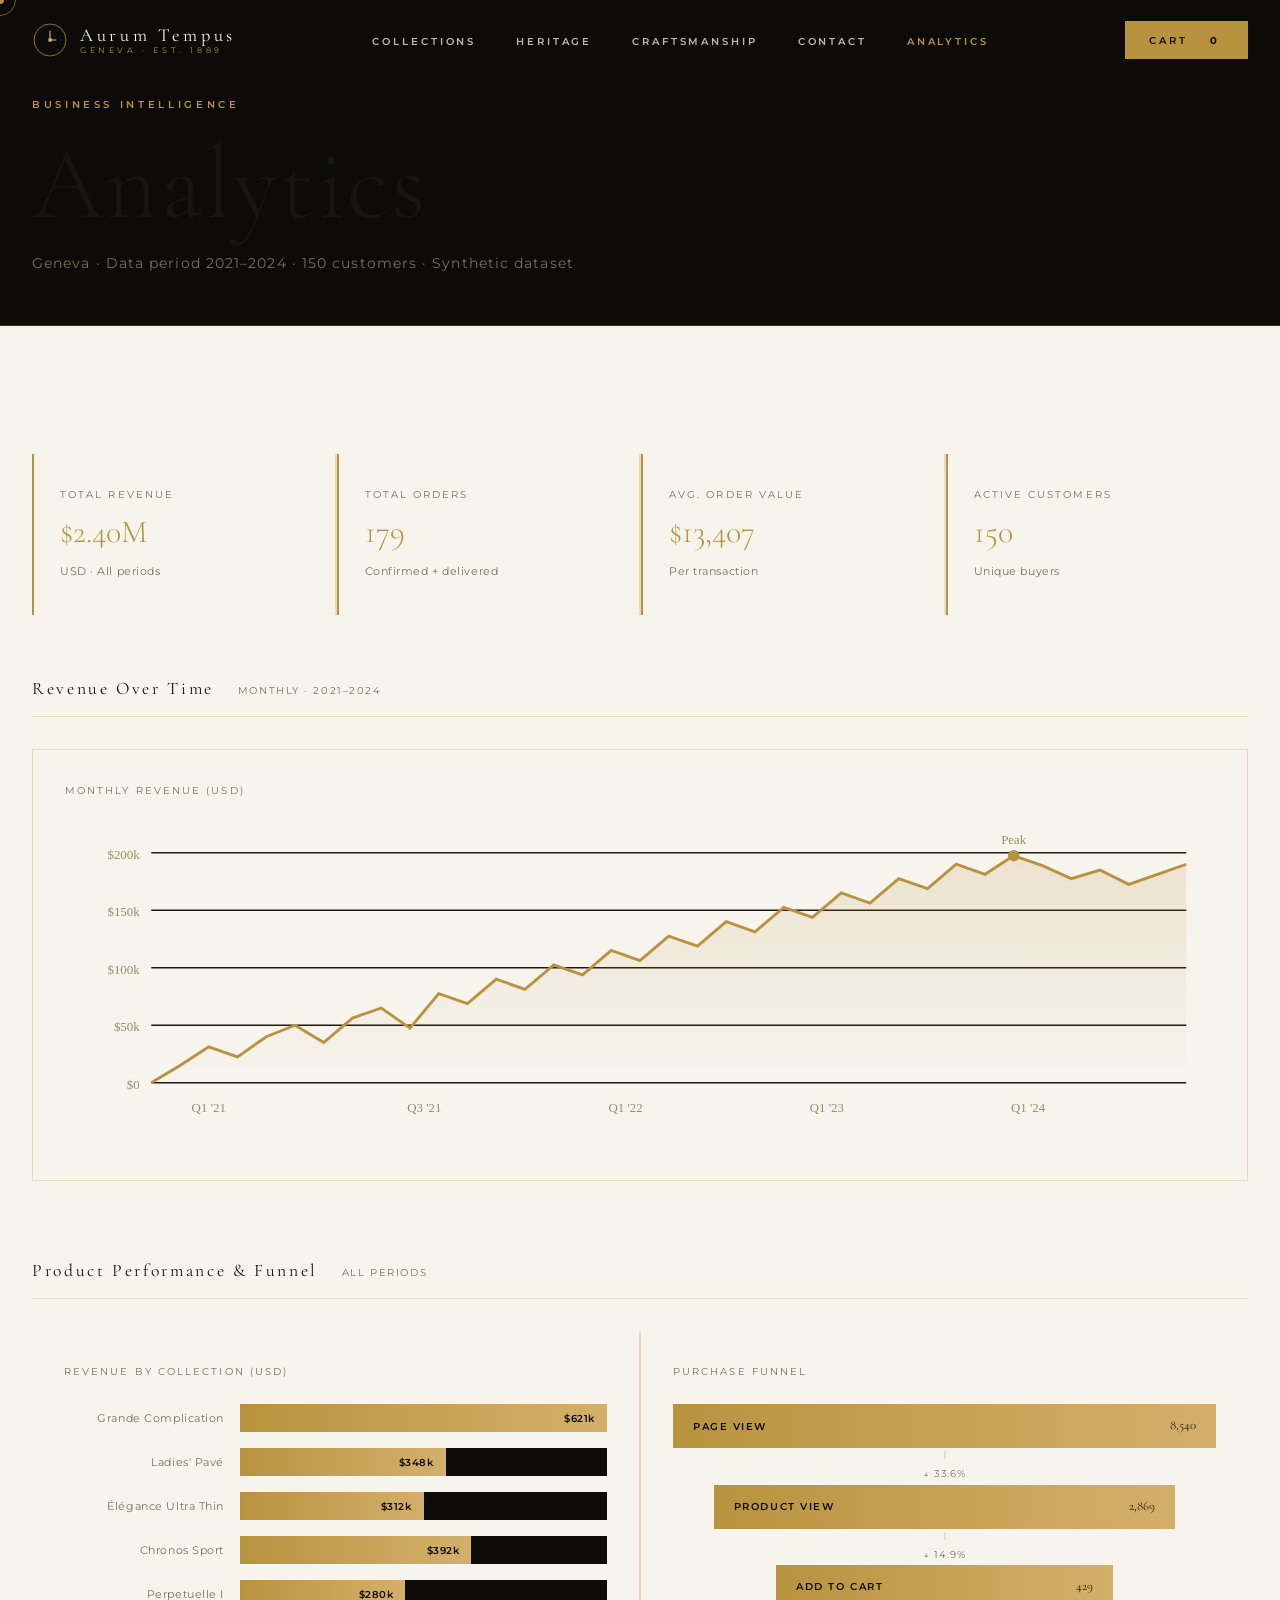
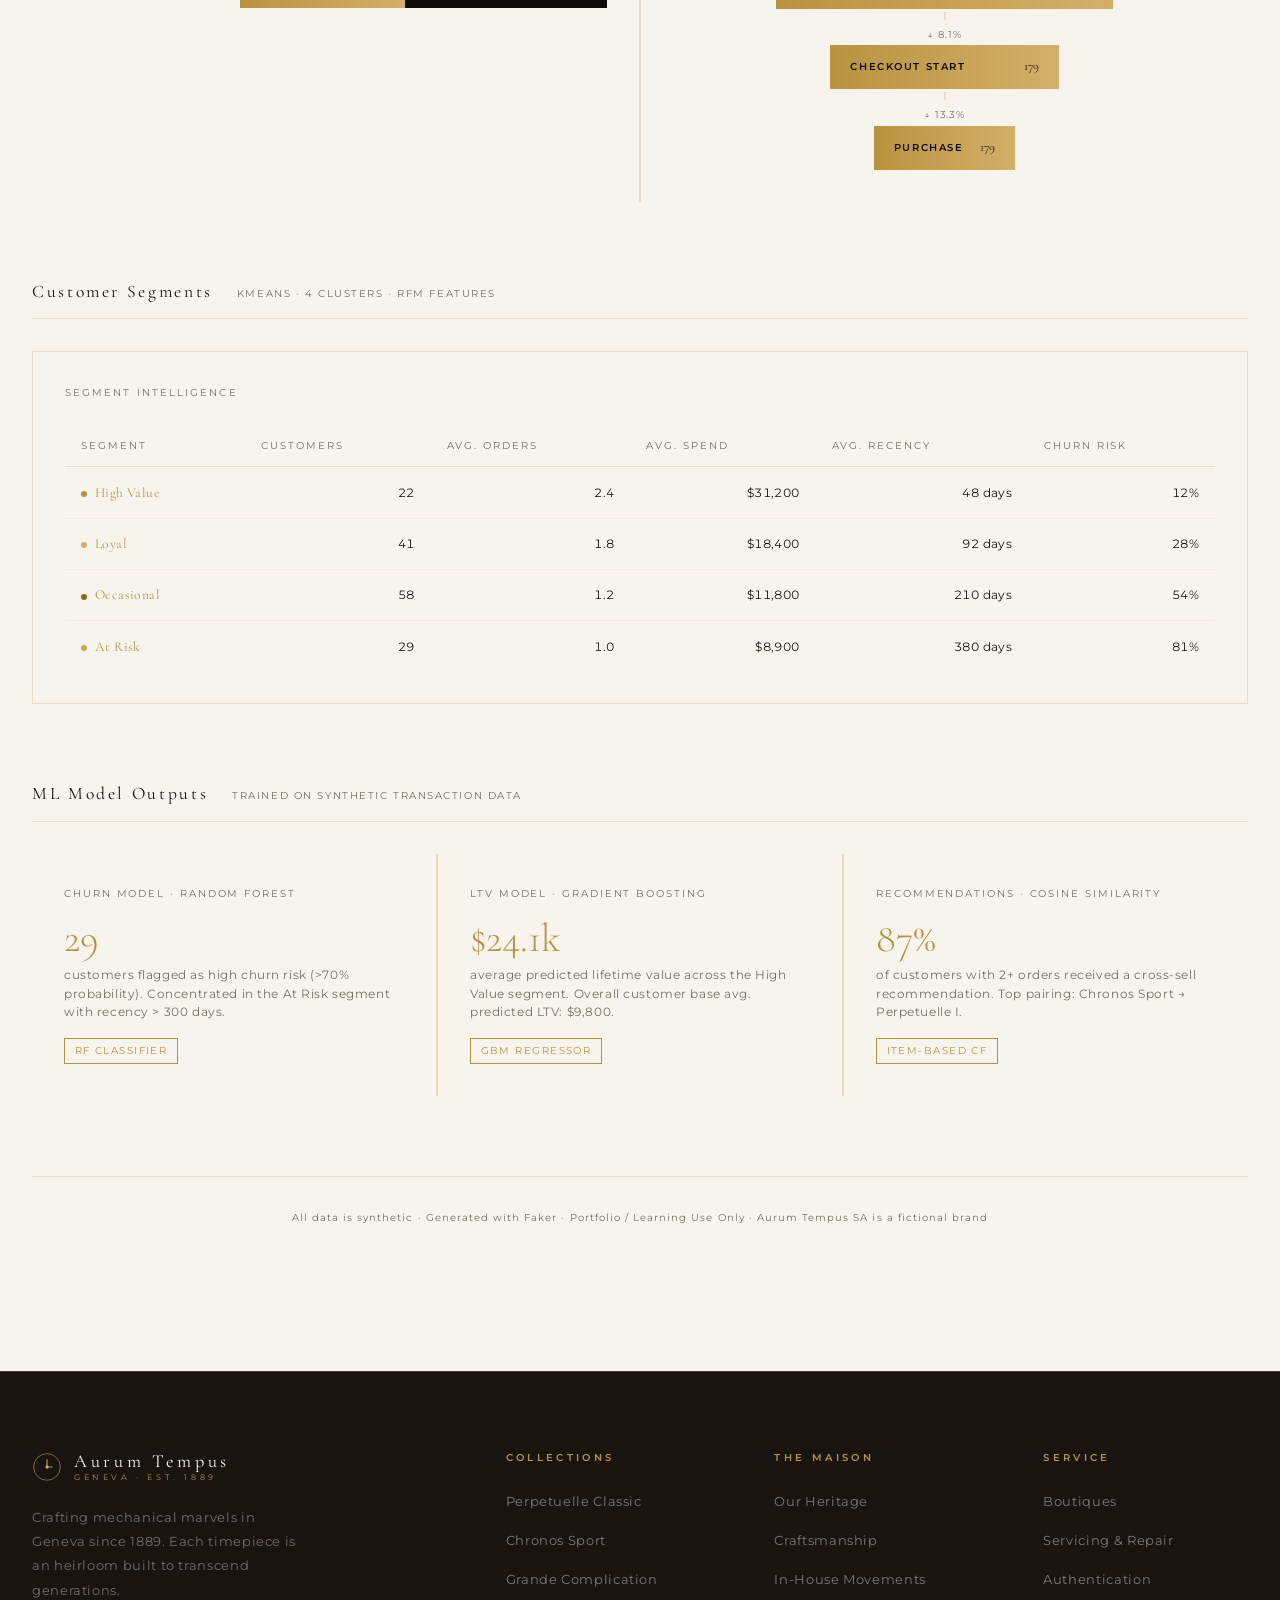
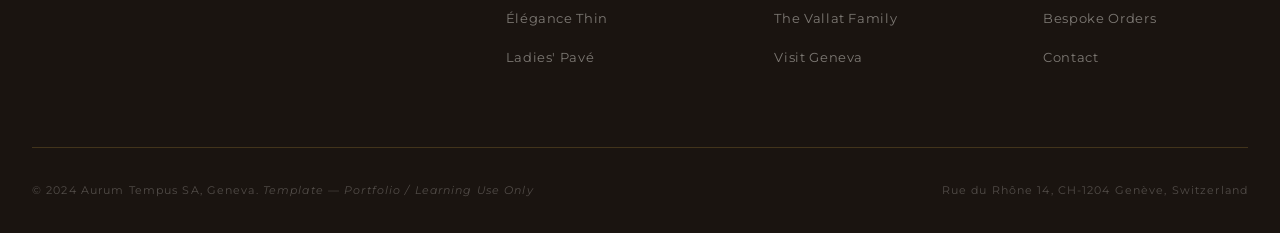
==== docs/dashboard.html @ cde7d2f2 "Add files via upload" ====
<!DOCTYPE html>
<html lang="en">
<head>
  <meta charset="UTF-8" />
  <meta name="viewport" content="width=device-width, initial-scale=1.0" />
  <title>Analytics — Aurum Tempus</title>
  <meta name="description" content="Business intelligence dashboard for Aurum Tempus — revenue, funnel, customer segments, and ML insights." />
  <link rel="stylesheet" href="styles.css" />
  <style>
    /* ── Dashboard-specific styles ── */
    .dash-hero {
      background: var(--dark);
      padding: 6rem 0 3rem;
      border-bottom: 1px solid var(--border);
    }
    .dash-hero .eyebrow { margin-bottom: 0.75rem; display: block; }
    .dash-hero h1 { margin-bottom: 0.5rem; }
    .dash-hero p  { color: var(--text-muted); font-size: 0.85rem; letter-spacing: 0.08em; }

    /* ── KPI Cards ── */
    .kpi-grid {
      display: grid;
      grid-template-columns: repeat(4, 1fr);
      gap: 2px;
      background: var(--border);
      margin-bottom: 4rem;
    }
    .kpi-card {
      background: var(--light);
      padding: 2rem 1.75rem;
      position: relative;
      overflow: hidden;
    }
    .kpi-card::before {
      content: '';
      position: absolute;
      top: 0; left: 0;
      width: 2px; height: 100%;
      background: var(--accent);
    }
    .kpi-label {
      font-size: 0.65rem;
      letter-spacing: 0.2em;
      text-transform: uppercase;
      color: var(--text-muted);
      margin-bottom: 0.75rem;
      display: block;
    }
    .kpi-value {
      font-family: var(--font-display);
      font-size: 2rem;
      font-weight: 300;
      color: var(--accent);
      display: block;
      line-height: 1;
      margin-bottom: 0.5rem;
    }
    .kpi-sub {
      font-size: 0.7rem;
      color: var(--text-muted);
      letter-spacing: 0.05em;
    }

    /* ── Section titles ── */
    .dash-section { margin-bottom: 5rem; }
    .dash-section-header {
      display: flex;
      align-items: baseline;
      gap: 1.5rem;
      margin-bottom: 2rem;
      padding-bottom: 1rem;
      border-bottom: 1px solid var(--border);
    }
    .dash-section-header h2 {
      font-size: 1.1rem;
      letter-spacing: 0.15em;
      font-weight: 400;
      margin: 0;
    }
    .dash-section-header span {
      font-size: 0.65rem;
      letter-spacing: 0.15em;
      text-transform: uppercase;
      color: var(--text-muted);
    }

    /* ── Chart containers ── */
    .chart-wrap {
      background: var(--light);
      border: 1px solid var(--border);
      padding: 2rem;
      position: relative;
    }
    .chart-title {
      font-size: 0.65rem;
      letter-spacing: 0.2em;
      text-transform: uppercase;
      color: var(--text-muted);
      margin-bottom: 1.5rem;
      display: block;
    }

    /* ── Two-col grid ── */
    .dash-two-col {
      display: grid;
      grid-template-columns: 1fr 1fr;
      gap: 2px;
      background: var(--border);
    }
    .dash-two-col .chart-wrap { border: none; }

    /* ── Bar chart (CSS-only) ── */
    .bar-chart { display: flex; flex-direction: column; gap: 1rem; }
    .bar-row { display: flex; align-items: center; gap: 1rem; }
    .bar-label {
      font-size: 0.7rem;
      letter-spacing: 0.05em;
      color: var(--text-muted);
      width: 160px;
      flex-shrink: 0;
      text-align: right;
    }
    .bar-track {
      flex: 1;
      height: 28px;
      background: var(--dark);
      position: relative;
      overflow: hidden;
    }
    .bar-fill {
      height: 100%;
      background: linear-gradient(90deg, var(--accent), var(--accent-light));
      display: flex;
      align-items: center;
      padding-right: 0.75rem;
      justify-content: flex-end;
      transition: width 1s ease;
    }
    .bar-val {
      font-size: 0.65rem;
      color: var(--dark);
      font-weight: 600;
      letter-spacing: 0.05em;
      white-space: nowrap;
    }

    /* ── Funnel chart (CSS-only) ── */
    .funnel-chart { display: flex; flex-direction: column; align-items: center; gap: 3px; }
    .funnel-stage { display: flex; flex-direction: column; align-items: center; width: 100%; }
    .funnel-bar {
      background: linear-gradient(90deg, var(--accent), var(--accent-light));
      height: 44px;
      display: flex;
      align-items: center;
      justify-content: space-between;
      padding: 0 1.25rem;
      position: relative;
    }
    .funnel-stage-name {
      font-size: 0.65rem;
      letter-spacing: 0.15em;
      text-transform: uppercase;
      color: var(--dark);
      font-weight: 600;
    }
    .funnel-stage-count {
      font-size: 0.8rem;
      color: var(--dark);
      font-family: var(--font-display);
      font-weight: 300;
    }
    .funnel-connector {
      width: 2px;
      height: 8px;
      background: var(--border);
    }
    .funnel-pct {
      font-size: 0.6rem;
      color: var(--text-muted);
      letter-spacing: 0.1em;
      margin-top: 4px;
      margin-bottom: 2px;
    }

    /* ── Segment table ── */
    .dash-table { width: 100%; border-collapse: collapse; }
    .dash-table th {
      font-size: 0.6rem;
      letter-spacing: 0.2em;
      text-transform: uppercase;
      color: var(--text-muted);
      text-align: left;
      padding: 0.75rem 1rem;
      border-bottom: 1px solid var(--border);
      font-weight: 400;
    }
    .dash-table td {
      font-size: 0.78rem;
      padding: 0.85rem 1rem;
      border-bottom: 1px solid rgba(184,147,63,0.08);
      color: var(--text);
      letter-spacing: 0.03em;
    }
    .dash-table tr:last-child td { border-bottom: none; }
    .dash-table td:first-child { color: var(--accent); font-family: var(--font-display); font-size: 0.85rem; }
    .dash-table td.num { text-align: right; font-variant-numeric: tabular-nums; }

    /* ── Segment badge ── */
    .seg-dot {
      display: inline-block;
      width: 6px; height: 6px;
      border-radius: 50%;
      margin-right: 0.5rem;
      background: var(--accent);
      vertical-align: middle;
    }
    .seg-dot.s2 { background: #d4af6a; }
    .seg-dot.s3 { background: #8B6914; }
    .seg-dot.s4 { background: #C9A84C; }

    /* ── Revenue line chart (SVG) ── */
    .svg-chart { width: 100%; overflow: visible; }
    .axis-label { font-size: 9px; fill: #9a8a6a; font-family: Georgia, serif; }
    .grid-line  { stroke: #1e1812; stroke-width: 1; }
    .data-line  { fill: none; stroke: #b8933f; stroke-width: 2; }
    .data-area  { fill: url(#areaGrad); opacity: 0.3; }
    .data-dot   { fill: #b8933f; }

    /* ── ML insight cards ── */
    .ml-grid {
      display: grid;
      grid-template-columns: repeat(3, 1fr);
      gap: 2px;
      background: var(--border);
    }
    .ml-card {
      background: var(--light);
      padding: 2rem;
      position: relative;
    }
    .ml-card-label {
      font-size: 0.6rem;
      letter-spacing: 0.2em;
      text-transform: uppercase;
      color: var(--text-muted);
      margin-bottom: 1rem;
      display: block;
    }
    .ml-card-value {
      font-family: var(--font-display);
      font-size: 2.5rem;
      font-weight: 300;
      color: var(--accent);
      display: block;
      line-height: 1;
      margin-bottom: 0.5rem;
    }
    .ml-card p {
      font-size: 0.72rem;
      color: var(--text-muted);
      line-height: 1.6;
      margin: 0;
    }
    .ml-badge {
      display: inline-block;
      font-size: 0.6rem;
      letter-spacing: 0.15em;
      text-transform: uppercase;
      padding: 0.25rem 0.6rem;
      border: 1px solid var(--accent);
      color: var(--accent);
      margin-top: 1rem;
    }

    /* ── Disclaimer ── */
    .dash-disclaimer {
      text-align: center;
      padding: 2rem 0 1rem;
      font-size: 0.65rem;
      letter-spacing: 0.1em;
      color: var(--text-muted);
      border-top: 1px solid var(--border);
      margin-top: 3rem;
    }

    @media (max-width: 900px) {
      .kpi-grid { grid-template-columns: repeat(2, 1fr); }
      .dash-two-col { grid-template-columns: 1fr; }
      .ml-grid { grid-template-columns: 1fr; }
      .bar-label { width: 110px; }
    }
    @media (max-width: 600px) {
      .kpi-grid { grid-template-columns: 1fr; }
    }
  </style>
</head>
<body>
  <div class="page-transition"></div>
  <div class="cursor" aria-hidden="true"></div>
  <div class="cursor-ring" aria-hidden="true"></div>

  <nav class="nav scrolled" role="navigation" aria-label="Main navigation">
    <div class="nav-inner">
      <a href="index.html" class="nav-logo" aria-label="Aurum Tempus — Home">
        <svg viewBox="0 0 36 36" fill="none" xmlns="http://www.w3.org/2000/svg" aria-hidden="true">
          <circle cx="18" cy="18" r="16" stroke="#b8933f" stroke-width="0.75"/>
          <circle cx="18" cy="18" r="2" fill="#b8933f"/>
          <line x1="18" y1="18" x2="18" y2="9" stroke="#d4af6a" stroke-width="1.2" stroke-linecap="round"/>
          <line x1="18" y1="18" x2="24" y2="18" stroke="#f0e6c8" stroke-width="0.8" stroke-linecap="round"/>
        </svg>
        <div class="nav-logo-text">
          <span class="nav-logo-name">Aurum Tempus</span>
          <span class="nav-logo-sub">Geneva · Est. 1889</span>
        </div>
      </a>
      <ul class="nav-links">
        <li><a href="collections.html">Collections</a></li>
        <li><a href="heritage.html">Heritage</a></li>
        <li><a href="craftsmanship.html">Craftsmanship</a></li>
        <li><a href="contact.html">Contact</a></li>
        <li><a href="dashboard.html" style="color:var(--accent)">Analytics</a></li>
      </ul>
      <button class="btn btn-primary nav-cta cart-toggle" aria-label="Open cart">
        Cart <span class="cart-count">0</span>
      </button>
      <button class="nav-hamburger" aria-label="Open menu" aria-expanded="false">
        <span></span><span></span><span></span>
      </button>
    </div>
  </nav>

  <div class="nav-mobile" role="dialog" aria-label="Mobile navigation">
    <a href="collections.html">Collections</a>
    <a href="heritage.html">Heritage</a>
    <a href="craftsmanship.html">Craftsmanship</a>
    <a href="contact.html">Contact</a>
    <a href="dashboard.html">Analytics</a>
  </div>

  <main>
    <!-- Hero -->
    <section class="dash-hero">
      <div class="container">
        <span class="eyebrow">Business Intelligence</span>
        <h1>Analytics</h1>
        <p>Geneva · Data period 2021–2024 · 150 customers · Synthetic dataset</p>
      </div>
    </section>

    <section class="section-pad">
      <div class="container">

        <!-- ── KPI Row ── -->
        <div class="kpi-grid reveal" style="margin-top:0">
          <div class="kpi-card">
            <span class="kpi-label">Total Revenue</span>
            <span class="kpi-value">$2.40M</span>
            <span class="kpi-sub">USD · All periods</span>
          </div>
          <div class="kpi-card">
            <span class="kpi-label">Total Orders</span>
            <span class="kpi-value">179</span>
            <span class="kpi-sub">Confirmed + delivered</span>
          </div>
          <div class="kpi-card">
            <span class="kpi-label">Avg. Order Value</span>
            <span class="kpi-value">$13,407</span>
            <span class="kpi-sub">Per transaction</span>
          </div>
          <div class="kpi-card">
            <span class="kpi-label">Active Customers</span>
            <span class="kpi-value">150</span>
            <span class="kpi-sub">Unique buyers</span>
          </div>
        </div>

        <!-- ── Revenue Over Time ── -->
        <div class="dash-section reveal">
          <div class="dash-section-header">
            <h2>Revenue Over Time</h2>
            <span>Monthly · 2021–2024</span>
          </div>
          <div class="chart-wrap">
            <span class="chart-title">Monthly Revenue (USD)</span>
            <svg class="svg-chart" viewBox="0 0 800 220" xmlns="http://www.w3.org/2000/svg">
              <defs>
                <linearGradient id="areaGrad" x1="0" y1="0" x2="0" y2="1">
                  <stop offset="0%" stop-color="#b8933f" stop-opacity="0.6"/>
                  <stop offset="100%" stop-color="#b8933f" stop-opacity="0"/>
                </linearGradient>
              </defs>
              <!-- Grid lines -->
              <line x1="60" y1="20"  x2="780" y2="20"  class="grid-line"/>
              <line x1="60" y1="60"  x2="780" y2="60"  class="grid-line"/>
              <line x1="60" y1="100" x2="780" y2="100" class="grid-line"/>
              <line x1="60" y1="140" x2="780" y2="140" class="grid-line"/>
              <line x1="60" y1="180" x2="780" y2="180" class="grid-line"/>
              <!-- Y labels -->
              <text x="52" y="24"  class="axis-label" text-anchor="end">$200k</text>
              <text x="52" y="64"  class="axis-label" text-anchor="end">$150k</text>
              <text x="52" y="104" class="axis-label" text-anchor="end">$100k</text>
              <text x="52" y="144" class="axis-label" text-anchor="end">$50k</text>
              <text x="52" y="184" class="axis-label" text-anchor="end">$0</text>
              <!-- X labels (quarters) -->
              <text x="100"  y="200" class="axis-label" text-anchor="middle">Q1 '21</text>
              <text x="250"  y="200" class="axis-label" text-anchor="middle">Q3 '21</text>
              <text x="390"  y="200" class="axis-label" text-anchor="middle">Q1 '22</text>
              <text x="530"  y="200" class="axis-label" text-anchor="middle">Q1 '23</text>
              <text x="670"  y="200" class="axis-label" text-anchor="middle">Q1 '24</text>
              <!-- Area fill -->
              <path class="data-area" d="
                M60,180 L80,168 L100,155 L120,162 L140,148 L160,140 L180,152 L200,135
                L220,128 L240,142 L260,118 L280,125 L300,108 L320,115 L340,98  L360,105
                L380,88  L400,95  L420,78  L440,85  L460,68  L480,75  L500,58  L520,65
                L540,48  L560,55  L580,38  L600,45  L620,28  L640,35  L660,22  L680,29
                L700,38  L720,32  L740,42  L760,35  L780,28
                L780,180 Z
              "/>
              <!-- Line -->
              <path class="data-line" d="
                M60,180 L80,168 L100,155 L120,162 L140,148 L160,140 L180,152 L200,135
                L220,128 L240,142 L260,118 L280,125 L300,108 L320,115 L340,98  L360,105
                L380,88  L400,95  L420,78  L440,85  L460,68  L480,75  L500,58  L520,65
                L540,48  L560,55  L580,38  L600,45  L620,28  L640,35  L660,22  L680,29
                L700,38  L720,32  L740,42  L760,35  L780,28
              "/>
              <!-- Peak dot (Dec highlight) -->
              <circle cx="660" cy="22" r="4" class="data-dot"/>
              <text x="660" y="14" class="axis-label" text-anchor="middle" fill="#d4af6a">Peak</text>
            </svg>
          </div>
        </div>

        <!-- ── Product Revenue + Funnel ── -->
        <div class="dash-section reveal">
          <div class="dash-section-header">
            <h2>Product Performance &amp; Funnel</h2>
            <span>All periods</span>
          </div>
          <div class="dash-two-col">

            <!-- Product bar chart -->
            <div class="chart-wrap">
              <span class="chart-title">Revenue by Collection (USD)</span>
              <div class="bar-chart">
                <div class="bar-row">
                  <span class="bar-label">Grande Complication</span>
                  <div class="bar-track">
                    <div class="bar-fill" style="width:100%">
                      <span class="bar-val">$621k</span>
                    </div>
                  </div>
                </div>
                <div class="bar-row">
                  <span class="bar-label">Ladies' Pavé</span>
                  <div class="bar-track">
                    <div class="bar-fill" style="width:56%">
                      <span class="bar-val">$348k</span>
                    </div>
                  </div>
                </div>
                <div class="bar-row">
                  <span class="bar-label">Élégance Ultra Thin</span>
                  <div class="bar-track">
                    <div class="bar-fill" style="width:50%">
                      <span class="bar-val">$312k</span>
                    </div>
                  </div>
                </div>
                <div class="bar-row">
                  <span class="bar-label">Chronos Sport</span>
                  <div class="bar-track">
                    <div class="bar-fill" style="width:63%">
                      <span class="bar-val">$392k</span>
                    </div>
                  </div>
                </div>
                <div class="bar-row">
                  <span class="bar-label">Perpetuelle I</span>
                  <div class="bar-track">
                    <div class="bar-fill" style="width:45%">
                      <span class="bar-val">$280k</span>
                    </div>
                  </div>
                </div>
              </div>
            </div>

            <!-- Funnel -->
            <div class="chart-wrap">
              <span class="chart-title">Purchase Funnel</span>
              <div class="funnel-chart">
                <div class="funnel-stage">
                  <div class="funnel-bar" style="width:100%">
                    <span class="funnel-stage-name">Page View</span>
                    <span class="funnel-stage-count">8,540</span>
                  </div>
                </div>
                <div class="funnel-connector"></div>
                <div class="funnel-stage">
                  <div class="funnel-pct">↓ 33.6%</div>
                  <div class="funnel-bar" style="width:85%">
                    <span class="funnel-stage-name">Product View</span>
                    <span class="funnel-stage-count">2,869</span>
                  </div>
                </div>
                <div class="funnel-connector"></div>
                <div class="funnel-stage">
                  <div class="funnel-pct">↓ 14.9%</div>
                  <div class="funnel-bar" style="width:62%">
                    <span class="funnel-stage-name">Add to Cart</span>
                    <span class="funnel-stage-count">429</span>
                  </div>
                </div>
                <div class="funnel-connector"></div>
                <div class="funnel-stage">
                  <div class="funnel-pct">↓ 8.1%</div>
                  <div class="funnel-bar" style="width:42%">
                    <span class="funnel-stage-name">Checkout Start</span>
                    <span class="funnel-stage-count">179</span>
                  </div>
                </div>
                <div class="funnel-connector"></div>
                <div class="funnel-stage">
                  <div class="funnel-pct">↓ 13.3%</div>
                  <div class="funnel-bar" style="width:26%">
                    <span class="funnel-stage-name">Purchase</span>
                    <span class="funnel-stage-count">179</span>
                  </div>
                </div>
              </div>
            </div>

          </div>
        </div>

        <!-- ── Customer Segments ── -->
        <div class="dash-section reveal">
          <div class="dash-section-header">
            <h2>Customer Segments</h2>
            <span>KMeans · 4 clusters · RFM features</span>
          </div>
          <div class="chart-wrap">
            <span class="chart-title">Segment Intelligence</span>
            <table class="dash-table">
              <thead>
                <tr>
                  <th>Segment</th>
                  <th class="num">Customers</th>
                  <th class="num">Avg. Orders</th>
                  <th class="num">Avg. Spend</th>
                  <th class="num">Avg. Recency</th>
                  <th class="num">Churn Risk</th>
                </tr>
              </thead>
              <tbody>
                <tr>
                  <td><span class="seg-dot"></span>High Value</td>
                  <td class="num">22</td>
                  <td class="num">2.4</td>
                  <td class="num">$31,200</td>
                  <td class="num">48 days</td>
                  <td class="num">12%</td>
                </tr>
                <tr>
                  <td><span class="seg-dot s2"></span>Loyal</td>
                  <td class="num">41</td>
                  <td class="num">1.8</td>
                  <td class="num">$18,400</td>
                  <td class="num">92 days</td>
                  <td class="num">28%</td>
                </tr>
                <tr>
                  <td><span class="seg-dot s3"></span>Occasional</td>
                  <td class="num">58</td>
                  <td class="num">1.2</td>
                  <td class="num">$11,800</td>
                  <td class="num">210 days</td>
                  <td class="num">54%</td>
                </tr>
                <tr>
                  <td><span class="seg-dot s4"></span>At Risk</td>
                  <td class="num">29</td>
                  <td class="num">1.0</td>
                  <td class="num">$8,900</td>
                  <td class="num">380 days</td>
                  <td class="num">81%</td>
                </tr>
              </tbody>
            </table>
          </div>
        </div>

        <!-- ── ML Insights ── -->
        <div class="dash-section reveal">
          <div class="dash-section-header">
            <h2>ML Model Outputs</h2>
            <span>Trained on synthetic transaction data</span>
          </div>
          <div class="ml-grid">
            <div class="ml-card">
              <span class="ml-card-label">Churn Model · Random Forest</span>
              <span class="ml-card-value">29</span>
              <p>customers flagged as high churn risk (&gt;70% probability). Concentrated in the At Risk segment with recency &gt; 300 days.</p>
              <span class="ml-badge">RF Classifier</span>
            </div>
            <div class="ml-card">
              <span class="ml-card-label">LTV Model · Gradient Boosting</span>
              <span class="ml-card-value">$24.1k</span>
              <p>average predicted lifetime value across the High Value segment. Overall customer base avg. predicted LTV: $9,800.</p>
              <span class="ml-badge">GBM Regressor</span>
            </div>
            <div class="ml-card">
              <span class="ml-card-label">Recommendations · Cosine Similarity</span>
              <span class="ml-card-value">87%</span>
              <p>of customers with 2+ orders received a cross-sell recommendation. Top pairing: Chronos Sport → Perpetuelle I.</p>
              <span class="ml-badge">Item-Based CF</span>
            </div>
          </div>
        </div>

        <div class="dash-disclaimer">
          All data is synthetic · Generated with Faker · Portfolio / Learning Use Only · Aurum Tempus SA is a fictional brand
        </div>

      </div>
    </section>
  </main>

  <footer class="footer" role="contentinfo">
    <div class="container">
      <div class="footer-grid">
        <div class="footer-brand">
          <a href="index.html" class="nav-logo" style="display:inline-flex">
            <svg viewBox="0 0 36 36" fill="none" xmlns="http://www.w3.org/2000/svg" style="width:30px;height:30px" aria-hidden="true">
              <circle cx="18" cy="18" r="16" stroke="#b8933f" stroke-width="0.75"/>
              <circle cx="18" cy="18" r="2" fill="#b8933f"/>
              <line x1="18" y1="18" x2="18" y2="9" stroke="#d4af6a" stroke-width="1.2" stroke-linecap="round"/>
              <line x1="18" y1="18" x2="24" y2="18" stroke="#f0e6c8" stroke-width="0.8" stroke-linecap="round"/>
            </svg>
            <div class="nav-logo-text">
              <span class="nav-logo-name">Aurum Tempus</span>
              <span class="nav-logo-sub">Geneva · Est. 1889</span>
            </div>
          </a>
          <p>Crafting mechanical marvels in Geneva since 1889. Each timepiece is an heirloom built to transcend generations.</p>
        </div>
        <div class="footer-col">
          <h5>Collections</h5>
          <ul>
            <li><a href="collections.html">Perpetuelle Classic</a></li>
            <li><a href="collections.html">Chronos Sport</a></li>
            <li><a href="collections.html">Grande Complication</a></li>
            <li><a href="collections.html">Élégance Thin</a></li>
            <li><a href="collections.html">Ladies' Pavé</a></li>
          </ul>
        </div>
        <div class="footer-col">
          <h5>The Maison</h5>
          <ul>
            <li><a href="heritage.html">Our Heritage</a></li>
            <li><a href="craftsmanship.html">Craftsmanship</a></li>
            <li><a href="craftsmanship.html">In-House Movements</a></li>
            <li><a href="heritage.html">The Vallat Family</a></li>
            <li><a href="contact.html">Visit Geneva</a></li>
          </ul>
        </div>
        <div class="footer-col">
          <h5>Service</h5>
          <ul>
            <li><a href="contact.html">Boutiques</a></li>
            <li><a href="contact.html">Servicing &amp; Repair</a></li>
            <li><a href="contact.html">Authentication</a></li>
            <li><a href="contact.html">Bespoke Orders</a></li>
            <li><a href="contact.html">Contact</a></li>
          </ul>
        </div>
      </div>
      <div class="footer-bottom">
        <p>© 2024 Aurum Tempus SA, Geneva. <em>Template — Portfolio / Learning Use Only</em></p>
        <p>Rue du Rhône 14, CH-1204 Genève, Switzerland</p>
      </div>
    </div>
  </footer>

  <script src="script.js"></script>
</body>
</html>
---- docs/styles.css ----
/* ============================================================
   AURUM TEMPUS — Luxury Watch Brand Template
   styles.css — Shared stylesheet for all pages
   ============================================================ */

@import url('https://fonts.googleapis.com/css2?family=Cormorant+Garamond:ital,wght@0,300;0,400;0,600;1,300;1,400&family=Montserrat:wght@300;400;500;600&display=swap');

/* ── CSS Custom Properties ── */
:root {
  --primary:      #1a1410;
  --secondary:    #2c2418;
  --accent:       #b8933f;
  --accent-light: #d4af6a;
  --accent-pale:  #f0e6c8;
  --dark:         #0d0b08;
  --light:        #f7f4ee;
  --cream:        #ede8dc;
  --text:         #1a1410;
  --text-muted:   #7a6e5e;
  --text-light:   #f7f4ee;
  --border:       rgba(184, 147, 63, 0.25);
  --glass:        rgba(26, 20, 16, 0.85);

  --font-display: 'Cormorant Garamond', Georgia, serif;
  --font-body:    'Montserrat', sans-serif;

  --transition:   0.4s cubic-bezier(0.25, 0.46, 0.45, 0.94);
  --transition-slow: 0.8s cubic-bezier(0.25, 0.46, 0.45, 0.94);

  --max-width: 1320px;
  --nav-height: 80px;
}

/* ── Reset & Base ── */
*, *::before, *::after { box-sizing: border-box; margin: 0; padding: 0; }

html { scroll-behavior: smooth; font-size: 16px; }

body {
  font-family: var(--font-body);
  background: var(--light);
  color: var(--text);
  line-height: 1.7;
  overflow-x: hidden;
  cursor: none;
}

/* ── Custom Cursor ── */
.cursor {
  position: fixed;
  width: 8px;
  height: 8px;
  background: var(--accent);
  border-radius: 50%;
  pointer-events: none;
  z-index: 9999;
  transform: translate(-50%, -50%);
  transition: transform 0.1s, width 0.3s, height 0.3s, background 0.3s;
}
.cursor-ring {
  position: fixed;
  width: 32px;
  height: 32px;
  border: 1px solid rgba(184, 147, 63, 0.6);
  border-radius: 50%;
  pointer-events: none;
  z-index: 9998;
  transform: translate(-50%, -50%);
  transition: transform 0.15s, width 0.3s, height 0.3s;
}
body:hover .cursor { opacity: 1; }
a:hover ~ .cursor, button:hover ~ .cursor { width: 16px; height: 16px; }

/* ── Typography ── */
h1, h2, h3, h4, h5 {
  font-family: var(--font-display);
  font-weight: 300;
  line-height: 1.15;
  letter-spacing: 0.02em;
}

h1 { font-size: clamp(3.5rem, 8vw, 8rem); }
h2 { font-size: clamp(2.2rem, 4vw, 3.8rem); }
h3 { font-size: clamp(1.5rem, 2.5vw, 2.2rem); }
h4 { font-size: 1.3rem; }

p { font-size: 0.875rem; letter-spacing: 0.05em; color: var(--text-muted); line-height: 1.9; }

a { text-decoration: none; color: inherit; cursor: none; }

img { max-width: 100%; display: block; }

/* ── Layout Utilities ── */
.container {
  max-width: var(--max-width);
  margin: 0 auto;
  padding: 0 2rem;
}

.section-pad { padding: 8rem 0; }
.section-pad-sm { padding: 5rem 0; }

.text-center { text-align: center; }
.text-gold { color: var(--accent); }

.eyebrow {
  font-family: var(--font-body);
  font-size: 0.65rem;
  font-weight: 600;
  letter-spacing: 0.35em;
  text-transform: uppercase;
  color: var(--accent);
  display: block;
  margin-bottom: 1.2rem;
}

.rule {
  width: 48px;
  height: 1px;
  background: var(--accent);
  margin: 1.5rem auto;
}
.rule-left { margin: 1.5rem 0; }

/* ── Buttons ── */
.btn {
  display: inline-flex;
  align-items: center;
  gap: 0.75rem;
  padding: 0.9rem 2.2rem;
  font-family: var(--font-body);
  font-size: 0.65rem;
  font-weight: 600;
  letter-spacing: 0.3em;
  text-transform: uppercase;
  border: none;
  cursor: none;
  transition: var(--transition);
  position: relative;
  overflow: hidden;
}

.btn::after {
  content: '';
  position: absolute;
  inset: 0;
  background: rgba(255,255,255,0.08);
  transform: translateX(-100%);
  transition: transform 0.4s;
}
.btn:hover::after { transform: translateX(0); }

.btn-primary {
  background: var(--accent);
  color: var(--dark);
}
.btn-primary:hover { background: var(--accent-light); }

.btn-ghost {
  background: transparent;
  color: var(--text-light);
  border: 1px solid rgba(255,255,255,0.35);
}
.btn-ghost:hover { border-color: var(--accent); color: var(--accent); }

.btn-ghost-dark {
  background: transparent;
  color: var(--text);
  border: 1px solid rgba(26, 20, 16, 0.35);
}
.btn-ghost-dark:hover { border-color: var(--accent); color: var(--accent); }

.btn-arrow {
  font-family: var(--font-body);
  font-size: 0.65rem;
  font-weight: 600;
  letter-spacing: 0.25em;
  text-transform: uppercase;
  color: var(--accent);
  display: inline-flex;
  align-items: center;
  gap: 0.5rem;
  transition: gap var(--transition);
  cursor: none;
}
.btn-arrow::after { content: '→'; transition: transform var(--transition); }
.btn-arrow:hover { gap: 0.9rem; }
.btn-arrow:hover::after { transform: translateX(4px); }

/* ── Navigation ── */
.nav {
  position: fixed;
  top: 0;
  left: 0;
  right: 0;
  z-index: 1000;
  height: var(--nav-height);
  display: flex;
  align-items: center;
  transition: background var(--transition), box-shadow var(--transition);
}

.nav.scrolled {
  background: var(--glass);
  backdrop-filter: blur(20px);
  -webkit-backdrop-filter: blur(20px);
  box-shadow: 0 1px 0 var(--border);
}

.nav-inner {
  max-width: var(--max-width);
  margin: 0 auto;
  padding: 0 2rem;
  width: 100%;
  display: flex;
  align-items: center;
  justify-content: space-between;
}

.nav-logo {
  display: flex;
  align-items: center;
  gap: 0.75rem;
  cursor: none;
}

.nav-logo svg { width: 36px; height: 36px; }

.nav-logo-text {
  display: flex;
  flex-direction: column;
  line-height: 1;
}
.nav-logo-name {
  font-family: var(--font-display);
  font-size: 1.15rem;
  font-weight: 400;
  letter-spacing: 0.2em;
  color: var(--text-light);
}
.nav-logo-sub {
  font-size: 0.5rem;
  letter-spacing: 0.45em;
  text-transform: uppercase;
  color: var(--accent);
  margin-top: 2px;
}

.nav-links {
  display: flex;
  align-items: center;
  gap: 2.5rem;
  list-style: none;
}

.nav-links a {
  font-size: 0.6rem;
  font-weight: 600;
  letter-spacing: 0.3em;
  text-transform: uppercase;
  color: rgba(247, 244, 238, 0.75);
  transition: color var(--transition);
  position: relative;
}
.nav-links a::after {
  content: '';
  position: absolute;
  bottom: -4px;
  left: 0;
  width: 0;
  height: 1px;
  background: var(--accent);
  transition: width var(--transition);
}
.nav-links a:hover { color: var(--accent); }
.nav-links a:hover::after { width: 100%; }

.nav-cta { padding: 0.6rem 1.5rem; font-size: 0.6rem; }

.nav-hamburger {
  display: none;
  flex-direction: column;
  gap: 5px;
  background: none;
  border: none;
  cursor: none;
  padding: 4px;
}
.nav-hamburger span {
  display: block;
  width: 24px;
  height: 1px;
  background: var(--text-light);
  transition: var(--transition);
}

.nav-mobile {
  display: none;
  position: fixed;
  top: var(--nav-height);
  left: 0;
  right: 0;
  bottom: 0;
  background: var(--dark);
  z-index: 999;
  flex-direction: column;
  align-items: center;
  justify-content: center;
  gap: 2.5rem;
}
.nav-mobile.open { display: flex; }
.nav-mobile a {
  font-family: var(--font-display);
  font-size: 2.5rem;
  font-weight: 300;
  color: var(--text-light);
  letter-spacing: 0.1em;
  transition: color var(--transition);
}
.nav-mobile a:hover { color: var(--accent); }

/* ── Hero Sections ── */
.hero {
  position: relative;
  min-height: 100vh;
  display: flex;
  align-items: flex-end;
  background: var(--dark);
  overflow: hidden;
}

.hero-bg {
  position: absolute;
  inset: 0;
  background:
    radial-gradient(ellipse 80% 60% at 65% 40%, rgba(184,147,63,0.08) 0%, transparent 60%),
    radial-gradient(ellipse 50% 80% at 20% 80%, rgba(184,147,63,0.05) 0%, transparent 50%),
    linear-gradient(165deg, #1a1410 0%, #0d0b08 60%, #1a1208 100%);
}

.hero-noise {
  position: absolute;
  inset: 0;
  opacity: 0.03;
  background-image: url("data:image/svg+xml,%3Csvg viewBox='0 0 256 256' xmlns='http://www.w3.org/2000/svg'%3E%3Cfilter id='noise'%3E%3CfeTurbulence type='fractalNoise' baseFrequency='0.9' numOctaves='4' stitchTiles='stitch'/%3E%3C/filter%3E%3Crect width='100%25' height='100%25' filter='url(%23noise)'/%3E%3C/svg%3E");
  background-size: 200px;
}

.hero-content {
  position: relative;
  z-index: 2;
  width: 100%;
  padding: 0 0 7rem;
}

.hero-label {
  font-size: 0.6rem;
  font-weight: 600;
  letter-spacing: 0.45em;
  text-transform: uppercase;
  color: var(--accent);
  margin-bottom: 1.5rem;
  display: block;
}

.hero h1 {
  color: var(--text-light);
  font-weight: 300;
  margin-bottom: 1.5rem;
}

.hero h1 em {
  font-style: italic;
  color: var(--accent-light);
}

.hero-sub {
  font-size: 0.8rem;
  letter-spacing: 0.15em;
  color: rgba(247, 244, 238, 0.55);
  max-width: 420px;
  margin-bottom: 2.5rem;
  line-height: 2;
}

.hero-actions {
  display: flex;
  align-items: center;
  gap: 1.5rem;
  flex-wrap: wrap;
}

/* ── Section Hero (subpages) ── */
.section-hero {
  height: 50vh;
  min-height: 400px;
  display: flex;
  align-items: flex-end;
  background: var(--dark);
  position: relative;
  overflow: hidden;
}

.section-hero-bg {
  position: absolute;
  inset: 0;
  background: radial-gradient(ellipse 70% 70% at 60% 30%, rgba(184,147,63,0.1) 0%, transparent 60%),
              linear-gradient(160deg, #1a1410 0%, #0d0b08 100%);
}

.section-hero-content {
  position: relative;
  z-index: 2;
  padding-bottom: 4rem;
}

.breadcrumb {
  font-size: 0.6rem;
  letter-spacing: 0.3em;
  text-transform: uppercase;
  color: var(--accent);
  margin-bottom: 1rem;
  display: flex;
  align-items: center;
  gap: 0.75rem;
}
.breadcrumb a { color: rgba(184,147,63,0.6); transition: color var(--transition); }
.breadcrumb a:hover { color: var(--accent); }
.breadcrumb span { color: var(--accent); }

.section-hero h1 { color: var(--text-light); font-size: clamp(3rem, 6vw, 6rem); }

/* ── Cards ── */
.card {
  background: var(--cream);
  overflow: hidden;
  transition: transform var(--transition);
}
.card:hover { transform: translateY(-6px); }

.card-image {
  aspect-ratio: 4/5;
  overflow: hidden;
  background: var(--secondary);
  position: relative;
}
.card-image img { width: 100%; height: 100%; object-fit: cover; transition: transform 0.8s; }
.card:hover .card-image img { transform: scale(1.05); }

.card-body { padding: 1.75rem; }
.card-body h4 { margin-bottom: 0.5rem; }
.card-body p { margin-bottom: 1.25rem; font-size: 0.8rem; }

/* ── Stats Bar ── */
.stats-bar {
  background: var(--dark);
  padding: 5rem 0;
  position: relative;
  overflow: hidden;
}
.stats-bar::before {
  content: '';
  position: absolute;
  inset: 0;
  background: linear-gradient(90deg, transparent, rgba(184,147,63,0.04), transparent);
}

.stats-grid {
  display: grid;
  grid-template-columns: repeat(4, 1fr);
  gap: 2px;
}

.stat-item {
  padding: 2.5rem;
  text-align: center;
  border-right: 1px solid var(--border);
  position: relative;
}
.stat-item:last-child { border-right: none; }

.stat-number {
  font-family: var(--font-display);
  font-size: clamp(2.8rem, 5vw, 4.5rem);
  font-weight: 300;
  color: var(--accent);
  line-height: 1;
  margin-bottom: 0.75rem;
  letter-spacing: -0.02em;
}

.stat-label {
  font-size: 0.6rem;
  letter-spacing: 0.3em;
  text-transform: uppercase;
  color: rgba(247, 244, 238, 0.45);
}

/* ── Grid Layouts ── */
.grid-2 { display: grid; grid-template-columns: repeat(2, 1fr); gap: 4rem; align-items: center; }
.grid-3 { display: grid; grid-template-columns: repeat(3, 1fr); gap: 2rem; }
.grid-4 { display: grid; grid-template-columns: repeat(4, 1fr); gap: 1.5rem; }

/* ── Divider ── */
.divider {
  width: 100%;
  height: 1px;
  background: linear-gradient(90deg, transparent, var(--border), transparent);
  margin: 0;
}

/* ── Email CTA Section ── */
.cta-section {
  background: var(--dark);
  padding: 7rem 0;
  text-align: center;
  position: relative;
  overflow: hidden;
}

.cta-section::before {
  content: '';
  position: absolute;
  top: 50%;
  left: 50%;
  transform: translate(-50%, -50%);
  width: 600px;
  height: 600px;
  background: radial-gradient(circle, rgba(184,147,63,0.07) 0%, transparent 70%);
  pointer-events: none;
}

.cta-section h2 { color: var(--text-light); margin-bottom: 1rem; }
.cta-section p { margin-bottom: 2.5rem; max-width: 400px; margin-left: auto; margin-right: auto; }

.email-form {
  display: flex;
  max-width: 440px;
  margin: 0 auto;
  border: 1px solid var(--border);
}

.email-form input {
  flex: 1;
  background: transparent;
  border: none;
  outline: none;
  padding: 1rem 1.25rem;
  font-family: var(--font-body);
  font-size: 0.75rem;
  letter-spacing: 0.1em;
  color: var(--text-light);
}
.email-form input::placeholder { color: rgba(247,244,238,0.3); letter-spacing: 0.15em; }
.email-form input:focus { background: rgba(255,255,255,0.03); }

.email-form button {
  padding: 1rem 1.5rem;
  background: var(--accent);
  border: none;
  cursor: none;
  font-family: var(--font-body);
  font-size: 0.6rem;
  font-weight: 600;
  letter-spacing: 0.3em;
  text-transform: uppercase;
  color: var(--dark);
  transition: background var(--transition);
  white-space: nowrap;
}
.email-form button:hover { background: var(--accent-light); }

/* ── Footer ── */
.footer {
  background: var(--primary);
  border-top: 1px solid var(--border);
  padding: 5rem 0 2rem;
}

.footer-grid {
  display: grid;
  grid-template-columns: 2fr 1fr 1fr 1fr;
  gap: 4rem;
  margin-bottom: 4rem;
}

.footer-brand p {
  font-size: 0.8rem;
  max-width: 280px;
  margin-top: 1rem;
  color: rgba(247,244,238,0.4);
  line-height: 1.9;
}

.footer-social {
  display: flex;
  gap: 1rem;
  margin-top: 1.75rem;
}
.footer-social a {
  width: 36px;
  height: 36px;
  border: 1px solid var(--border);
  display: flex;
  align-items: center;
  justify-content: center;
  transition: border-color var(--transition), background var(--transition);
}
.footer-social a:hover { border-color: var(--accent); background: rgba(184,147,63,0.1); }
.footer-social svg { width: 14px; height: 14px; fill: rgba(247,244,238,0.5); transition: fill var(--transition); }
.footer-social a:hover svg { fill: var(--accent); }

.footer-col h5 {
  font-family: var(--font-body);
  font-size: 0.6rem;
  font-weight: 600;
  letter-spacing: 0.35em;
  text-transform: uppercase;
  color: var(--accent);
  margin-bottom: 1.5rem;
}

.footer-col ul { list-style: none; }
.footer-col ul li { margin-bottom: 0.75rem; }
.footer-col ul a {
  font-size: 0.8rem;
  color: rgba(247,244,238,0.45);
  transition: color var(--transition);
  letter-spacing: 0.05em;
}
.footer-col ul a:hover { color: var(--accent); }

.footer-bottom {
  border-top: 1px solid var(--border);
  padding-top: 2rem;
  display: flex;
  justify-content: space-between;
  align-items: center;
}
.footer-bottom p { font-size: 0.7rem; color: rgba(247,244,238,0.25); letter-spacing: 0.1em; }

/* ── Scroll Animations ── */
.reveal {
  opacity: 0;
  transform: translateY(40px);
  transition: opacity 0.8s cubic-bezier(0.25, 0.46, 0.45, 0.94),
              transform 0.8s cubic-bezier(0.25, 0.46, 0.45, 0.94);
}
.reveal.visible { opacity: 1; transform: translateY(0); }
.reveal-delay-1 { transition-delay: 0.1s; }
.reveal-delay-2 { transition-delay: 0.2s; }
.reveal-delay-3 { transition-delay: 0.3s; }
.reveal-delay-4 { transition-delay: 0.4s; }

/* ── Watch SVG / Clock ── */
.hero-watch-wrapper {
  position: absolute;
  right: 8%;
  top: 50%;
  transform: translateY(-50%);
  width: min(42vw, 560px);
  aspect-ratio: 1;
  z-index: 2;
  pointer-events: none;
}

.watch-glow {
  position: absolute;
  inset: -20%;
  background: radial-gradient(circle, rgba(184,147,63,0.12) 0%, transparent 65%);
  animation: pulse-glow 4s ease-in-out infinite;
}

@keyframes pulse-glow {
  0%, 100% { opacity: 0.6; transform: scale(1); }
  50% { opacity: 1; transform: scale(1.05); }
}

/* ── Dark section ── */
.section-dark {
  background: var(--dark);
  color: var(--text-light);
}
.section-dark h2, .section-dark h3 { color: var(--text-light); }
.section-dark p { color: rgba(247,244,238,0.55); }

/* ── Light section ── */
.section-light {
  background: var(--light);
}

/* ── Cream section ── */
.section-cream {
  background: var(--cream);
}

/* ── Teaser Story ── */
.story-image {
  position: relative;
  aspect-ratio: 4/5;
  background: var(--secondary);
  overflow: hidden;
}
.story-image::after {
  content: '';
  position: absolute;
  inset: 0;
  border: 1px solid var(--border);
  pointer-events: none;
}

.story-image-inner {
  width: 100%;
  height: 100%;
  background:
    linear-gradient(135deg, #2c2418 0%, #1a1410 40%, #0d0b08 100%);
  display: flex;
  align-items: center;
  justify-content: center;
}

.story-text { padding-left: 4rem; }
.story-text h2 { margin-bottom: 1.5rem; }
.story-text p { margin-bottom: 2rem; max-width: 480px; }

/* ── Product Details (subpage) ── */
.product-grid {
  display: grid;
  grid-template-columns: repeat(3, 1fr);
  gap: 2px;
  background: var(--border);
}
.product-cell {
  background: var(--cream);
  padding: 3rem;
}

/* ── Timeline ── */
.timeline { position: relative; padding-left: 2rem; }
.timeline::before {
  content: '';
  position: absolute;
  left: 0;
  top: 0;
  bottom: 0;
  width: 1px;
  background: linear-gradient(to bottom, var(--accent), transparent);
}
.timeline-item { padding: 0 0 3rem 2.5rem; position: relative; }
.timeline-item::before {
  content: '';
  position: absolute;
  left: -4px;
  top: 8px;
  width: 8px;
  height: 8px;
  border-radius: 50%;
  background: var(--accent);
  border: 2px solid var(--dark);
}
.timeline-year {
  font-family: var(--font-display);
  font-size: 1.5rem;
  color: var(--accent);
  margin-bottom: 0.5rem;
  font-weight: 300;
}
.timeline-item h4 { margin-bottom: 0.5rem; color: var(--text-light); }
.timeline-item p { font-size: 0.8rem; }

/* ── Feature Row ── */
.feature-row {
  display: grid;
  grid-template-columns: 1fr 1fr;
  min-height: 600px;
}
.feature-col { padding: 5rem 4rem; display: flex; flex-direction: column; justify-content: center; }
.feature-col-dark { background: var(--dark); }
.feature-col-cream { background: var(--cream); }

/* ── Filter Tabs ── */
.filter-tabs {
  display: flex;
  gap: 0;
  border: 1px solid var(--border);
  width: fit-content;
  margin-bottom: 3rem;
}
.filter-tab {
  padding: 0.75rem 1.75rem;
  font-size: 0.6rem;
  font-weight: 600;
  letter-spacing: 0.3em;
  text-transform: uppercase;
  background: transparent;
  border: none;
  cursor: none;
  color: var(--text-muted);
  transition: var(--transition);
  border-right: 1px solid var(--border);
}
.filter-tab:last-child { border-right: none; }
.filter-tab.active, .filter-tab:hover {
  background: var(--accent);
  color: var(--dark);
}

/* ── Form Styles ── */
.form-grid { display: grid; grid-template-columns: 1fr 1fr; gap: 1.5rem; }
.form-full { grid-column: 1 / -1; }

.form-group { display: flex; flex-direction: column; gap: 0.5rem; }
.form-group label {
  font-size: 0.6rem;
  font-weight: 600;
  letter-spacing: 0.3em;
  text-transform: uppercase;
  color: var(--text-muted);
}
.form-group input,
.form-group select,
.form-group textarea {
  background: transparent;
  border: 1px solid var(--border);
  outline: none;
  padding: 0.875rem 1rem;
  font-family: var(--font-body);
  font-size: 0.8rem;
  color: var(--text-light);
  transition: border-color var(--transition);
  letter-spacing: 0.05em;
}
.form-group input::placeholder,
.form-group textarea::placeholder { color: rgba(247,244,238,0.25); }
.form-group input:focus,
.form-group select:focus,
.form-group textarea:focus { border-color: var(--accent); }
.form-group select option { background: var(--dark); color: var(--text-light); }
.form-group textarea { resize: vertical; min-height: 120px; }

/* ── Responsive ── */
@media (max-width: 1024px) {
  .grid-4 { grid-template-columns: repeat(2, 1fr); }
  .footer-grid { grid-template-columns: 1fr 1fr; gap: 3rem; }
  .hero-watch-wrapper { width: 38vw; right: 4%; }
}

@media (max-width: 768px) {
  :root { --nav-height: 68px; }

  .nav-links, .nav-cta { display: none; }
  .nav-hamburger { display: flex; }

  h1 { font-size: clamp(2.8rem, 10vw, 5rem); }

  .hero-watch-wrapper { display: none; }
  .hero-content { padding-bottom: 5rem; }

  .grid-2, .grid-3 { grid-template-columns: 1fr; gap: 2rem; }
  .stats-grid { grid-template-columns: repeat(2, 1fr); }
  .stat-item:nth-child(2) { border-right: none; }

  .story-text { padding-left: 0; padding-top: 2rem; }
  .feature-row { grid-template-columns: 1fr; }

  .email-form { flex-direction: column; }
  .email-form input { border-bottom: 1px solid var(--border); }
  .email-form button { text-align: center; }

  .footer-grid { grid-template-columns: 1fr; gap: 2.5rem; }
  .footer-bottom { flex-direction: column; gap: 1rem; text-align: center; }

  .form-grid { grid-template-columns: 1fr; }
  .form-full { grid-column: 1; }

  .section-pad { padding: 5rem 0; }

  .filter-tabs { flex-wrap: wrap; }
}

@media (max-width: 480px) {
  .container { padding: 0 1.25rem; }
  .stats-grid { grid-template-columns: 1fr; }
  .stat-item { border-right: none; border-bottom: 1px solid var(--border); }
  .stat-item:last-child { border-bottom: none; }
  .hero-actions { flex-direction: column; align-items: flex-start; }
}

/* ── Accessibility ── */
:focus-visible {
  outline: 2px solid var(--accent);
  outline-offset: 3px;
}

.sr-only {
  position: absolute;
  width: 1px;
  height: 1px;
  padding: 0;
  margin: -1px;
  overflow: hidden;
  clip: rect(0,0,0,0);
  border: 0;
}

/* ── Page Transition ── */
.page-transition {
  position: fixed;
  inset: 0;
  background: var(--dark);
  z-index: 9990;
  transform: translateY(100%);
  transition: transform 0.5s cubic-bezier(0.76, 0, 0.24, 1);
  pointer-events: none;
}
.page-transition.enter { transform: translateY(0); }

/* ── Watch Face SVG Styles ── */
.watch-face { animation: watch-float 6s ease-in-out infinite; }
@keyframes watch-float {
  0%, 100% { transform: translateY(0px) rotate(-2deg); }
  50% { transform: translateY(-18px) rotate(2deg); }
}

/* ── Marquee ── */
.marquee-track {
  overflow: hidden;
  padding: 1.5rem 0;
  border-top: 1px solid var(--border);
  border-bottom: 1px solid var(--border);
  background: var(--dark);
}
.marquee-inner {
  display: flex;
  gap: 4rem;
  animation: marquee 25s linear infinite;
  width: max-content;
}
.marquee-item {
  font-family: var(--font-display);
  font-size: 1.1rem;
  font-weight: 300;
  font-style: italic;
  color: rgba(247,244,238,0.2);
  letter-spacing: 0.1em;
  white-space: nowrap;
  display: flex;
  align-items: center;
  gap: 2rem;
}
.marquee-item::after {
  content: '✦';
  color: var(--accent);
  font-size: 0.6rem;
  font-style: normal;
}
@keyframes marquee {
  from { transform: translateX(0); }
  to { transform: translateX(-50%); }
}
/* ── Cart Count Badge ── */
.cart-count {
  display: inline-flex; align-items: center; justify-content: center;
  background: var(--accent); color: #0d0a05;
  font-size: 0.6rem; font-weight: 700;
  width: 18px; height: 18px; border-radius: 50%;
  margin-left: 0.4rem; vertical-align: middle;
}

/* ── Cart Drawer ── */
.cart-drawer {
  position: fixed; top: 0; right: 0; width: 420px; max-width: 100vw;
  height: 100vh; background: var(--light); z-index: 2000;
  transform: translateX(100%); transition: transform 0.4s cubic-bezier(0.4,0,0.2,1);
  display: flex; flex-direction: column;
}
.cart-drawer[aria-hidden="false"] { transform: translateX(0); }
.cart-overlay {
  position: fixed; inset: 0; background: rgba(0,0,0,0.6);
  z-index: 1999; opacity: 0; pointer-events: none;
  transition: opacity 0.3s;
}
.cart-overlay.active { opacity: 1; pointer-events: all; }
.cart-drawer-inner { display: flex; flex-direction: column; height: 100%; padding: 2rem; }
.cart-drawer-header { display: flex; justify-content: space-between; align-items: center; margin-bottom: 2rem; }
.cart-close { background: none; border: none; color: var(--text); font-size: 1.2rem; cursor: pointer; padding: 0.5rem; }
.cart-items { flex: 1; overflow-y: auto; }
.cart-empty { color: var(--text-muted); font-size: 0.8rem; letter-spacing: 0.1em; }
.cart-item { padding: 1rem 0; border-bottom: 1px solid var(--border); }
.cart-item-info { display: flex; justify-content: space-between; margin-bottom: 0.5rem; }
.cart-item-name { font-size: 0.8rem; letter-spacing: 0.05em; }
.cart-item-price { color: var(--accent); font-size: 0.8rem; }
.cart-item-controls { display: flex; align-items: center; gap: 0.75rem; }
.qty-btn { background: none; border: 1px solid var(--border); color: var(--text); width: 26px; height: 26px; cursor: pointer; font-size: 0.9rem; display: flex; align-items: center; justify-content: center; }
.remove-btn { border-color: transparent; color: var(--text-muted); font-size: 0.7rem; }
.cart-footer { border-top: 1px solid var(--border); padding-top: 1.5rem; }
.cart-total { display: flex; justify-content: space-between; margin-bottom: 1.5rem; font-size: 0.85rem; letter-spacing: 0.1em; color: var(--accent); }

/* ── Checkout Modal ── */
.checkout-modal {
  position: fixed; inset: 0; z-index: 3000;
  display: flex; align-items: center; justify-content: center;
  background: rgba(0,0,0,0.8); backdrop-filter: blur(8px);
  opacity: 0; pointer-events: none; transition: opacity 0.3s;
}
.checkout-modal[aria-hidden="false"] { opacity: 1; pointer-events: all; }
.checkout-modal-inner {
  background: var(--light); width: 520px; max-width: 95vw;
  max-height: 90vh; overflow-y: auto; padding: 3rem;
  position: relative;
}
.checkout-close { position: absolute; top: 1.5rem; right: 1.5rem; }
.checkout-step { display: none; }
.checkout-step.active { display: block; }
.checkout-form { display: flex; flex-direction: column; gap: 1rem; margin-top: 1.5rem; }
.checkout-form input {
  background: var(--dark); border: 1px solid var(--border);
  color: var(--text); padding: 0.85rem 1rem;
  font-family: var(--font-body); font-size: 0.8rem;
  letter-spacing: 0.05em; outline: none;
  transition: border-color 0.2s;
}
.checkout-form input:focus { border-color: var(--accent); }
.checkout-form-row { display: grid; grid-template-columns: 1fr 1fr; gap: 1rem; }
.confirmation-icon {
  font-size: 3rem; color: var(--accent); text-align: center;
  margin: 1.5rem 0; letter-spacing: 0.5em;
}
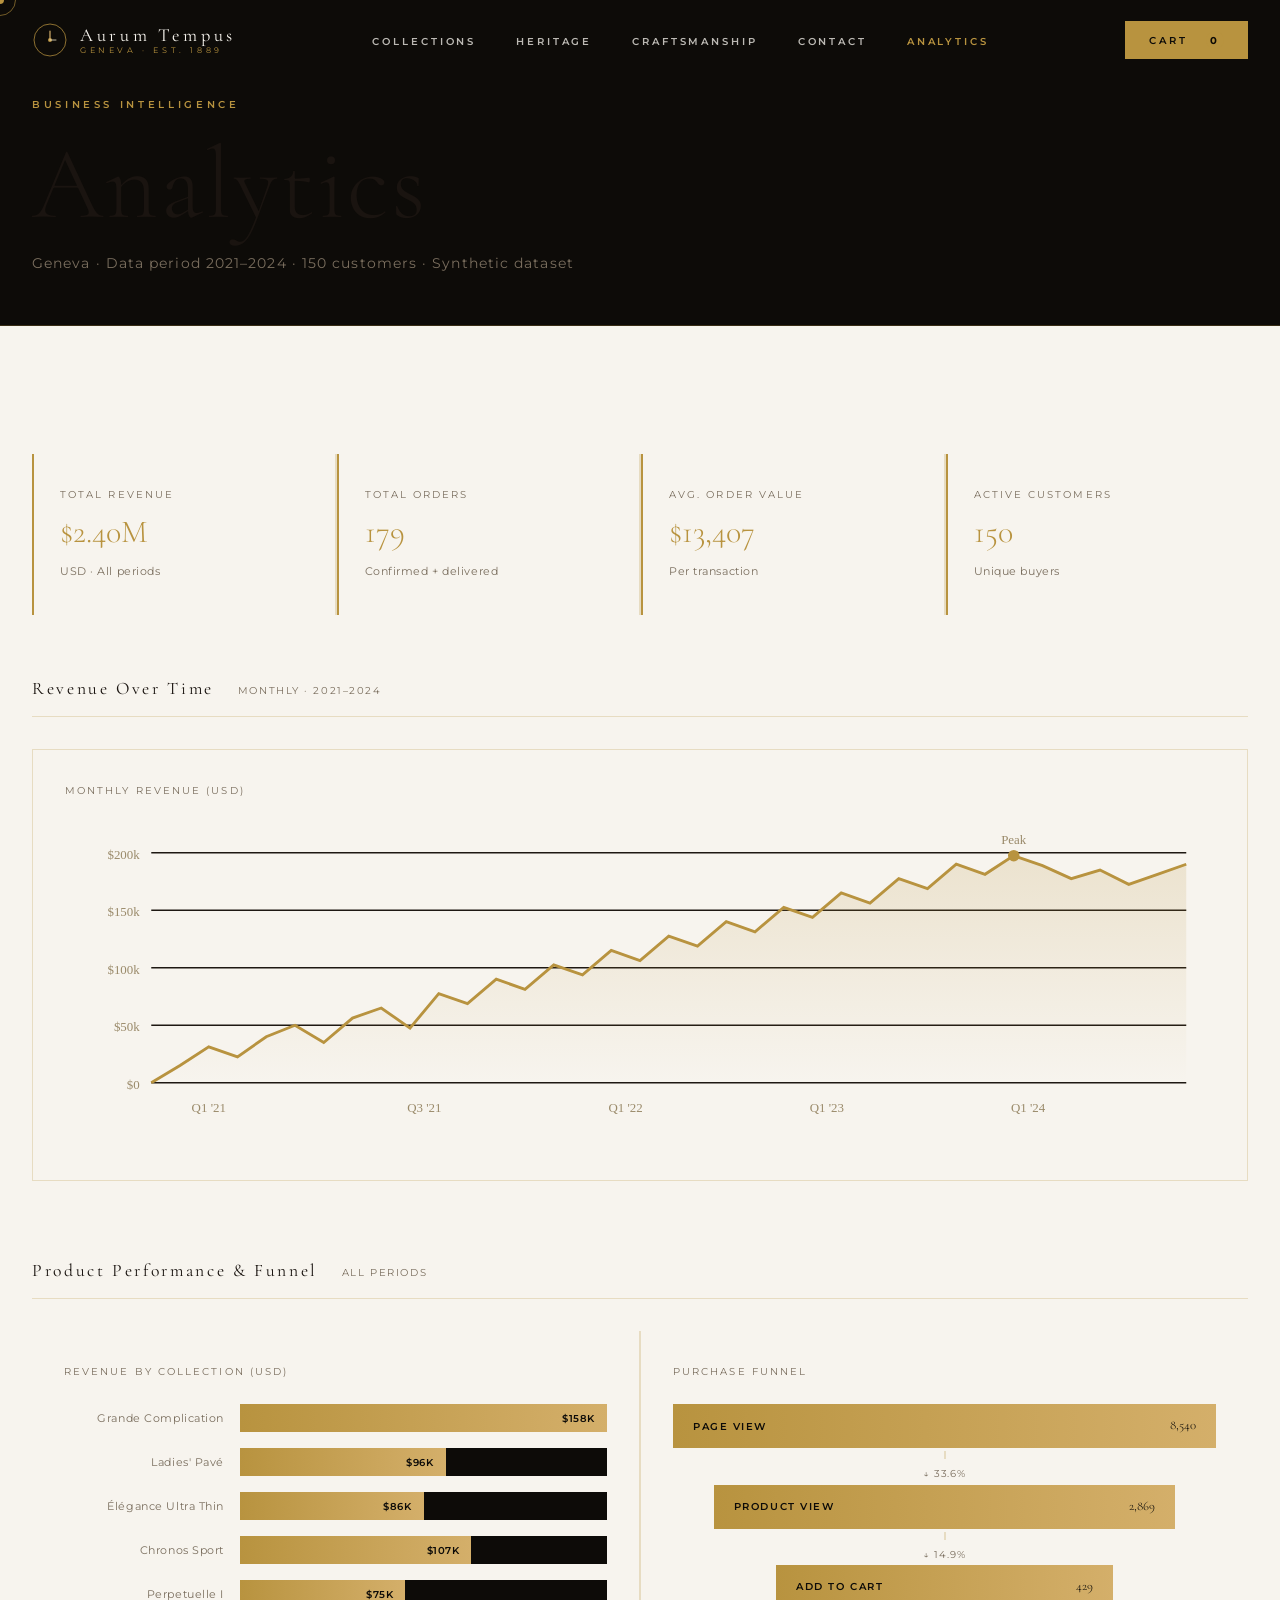
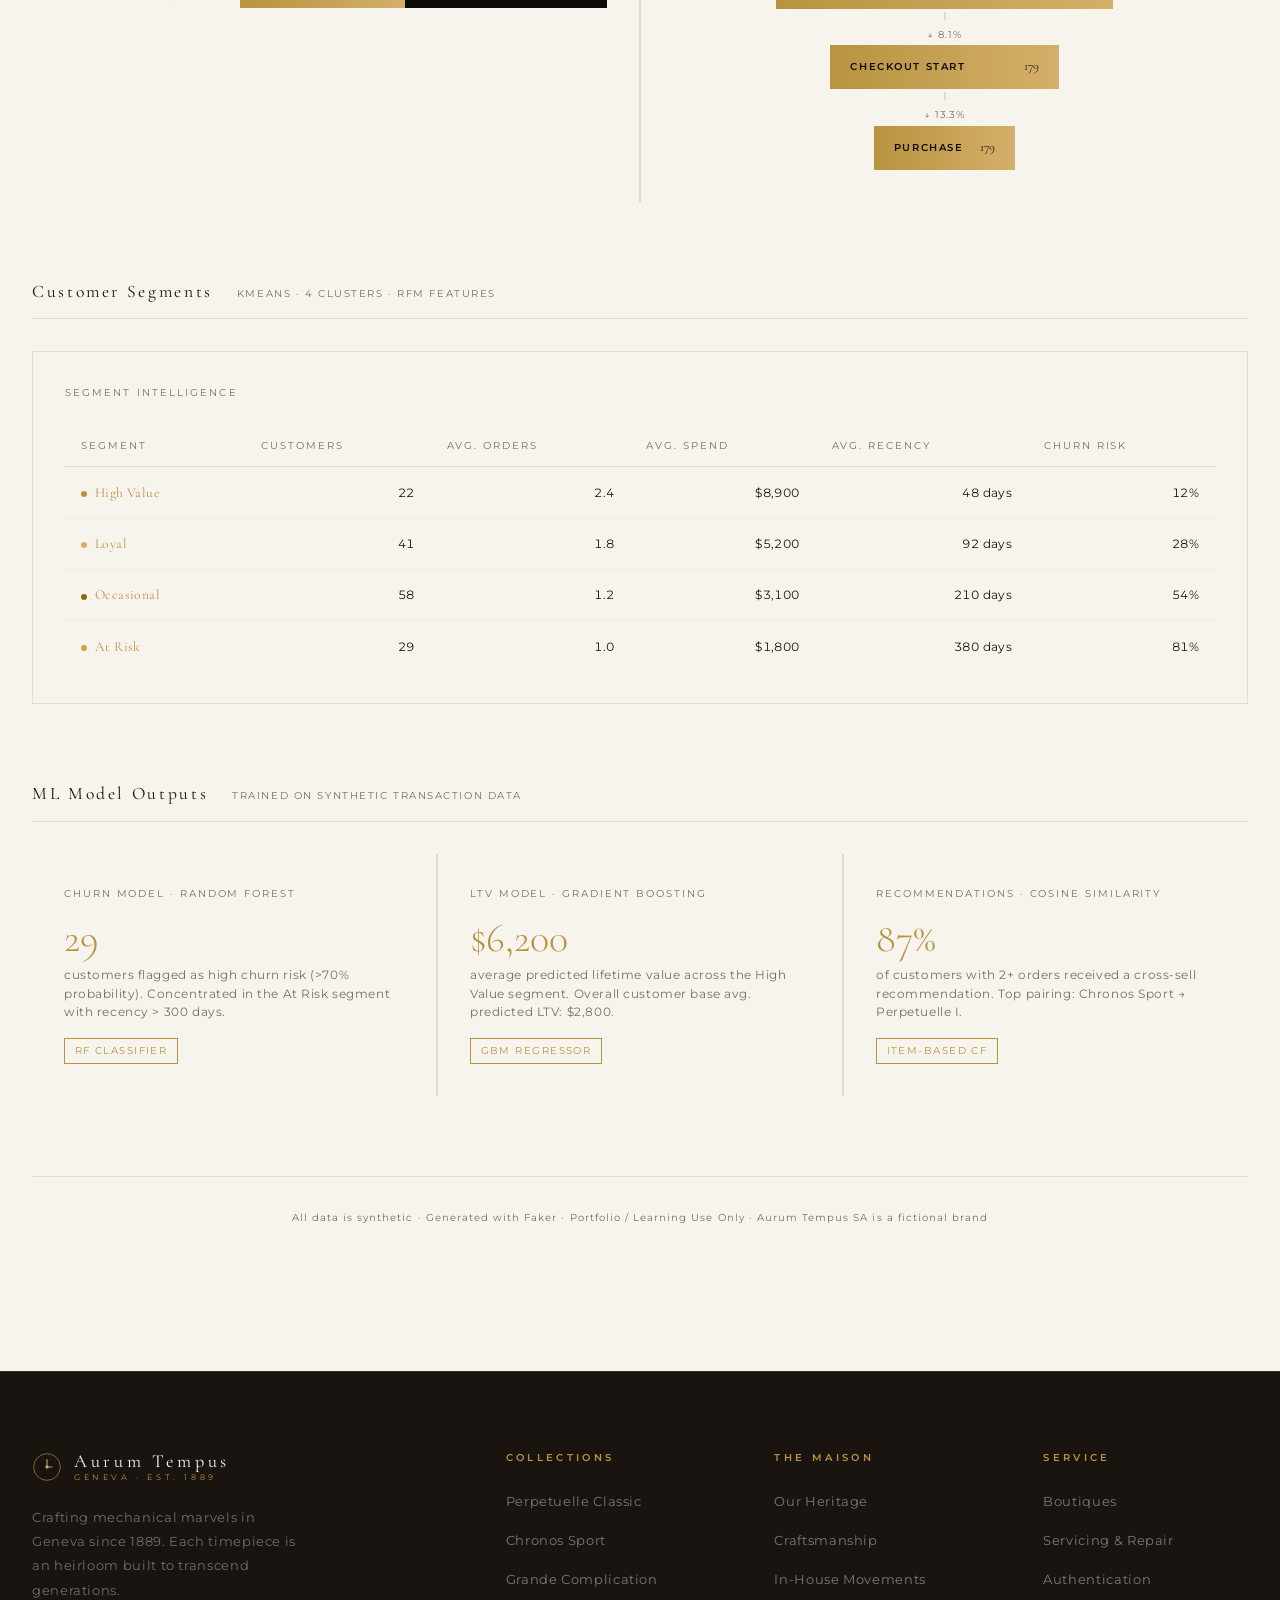
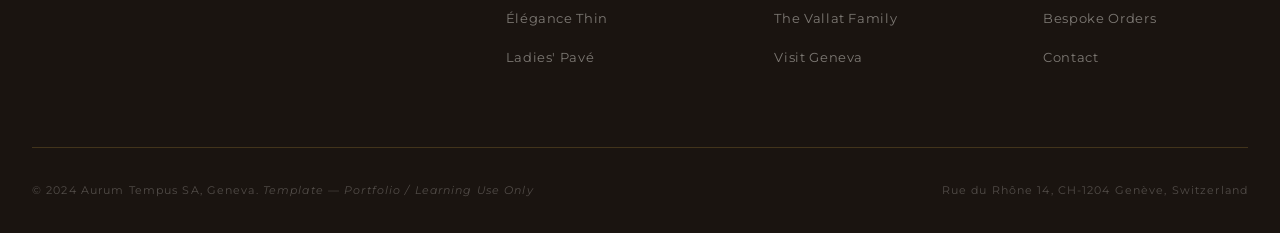
==== commit 161e5e51: "Update dashboard.html" ====
--- a/docs/dashboard.html
+++ b/docs/dashboard.html
@@ -447,7 +447,7 @@
                   <span class="bar-label">Grande Complication</span>
                   <div class="bar-track">
                     <div class="bar-fill" style="width:100%">
-                      <span class="bar-val">$621k</span>
+                      <span class="bar-val">$158K</span>
                     </div>
                   </div>
                 </div>
@@ -455,7 +455,7 @@
                   <span class="bar-label">Ladies' Pavé</span>
                   <div class="bar-track">
                     <div class="bar-fill" style="width:56%">
-                      <span class="bar-val">$348k</span>
+                      <span class="bar-val">$96K</span>
                     </div>
                   </div>
                 </div>
@@ -463,7 +463,7 @@
                   <span class="bar-label">Élégance Ultra Thin</span>
                   <div class="bar-track">
                     <div class="bar-fill" style="width:50%">
-                      <span class="bar-val">$312k</span>
+                      <span class="bar-val">$86K</span>
                     </div>
                   </div>
                 </div>
@@ -471,7 +471,7 @@
                   <span class="bar-label">Chronos Sport</span>
                   <div class="bar-track">
                     <div class="bar-fill" style="width:63%">
-                      <span class="bar-val">$392k</span>
+                      <span class="bar-val">$107K</span>
                     </div>
                   </div>
                 </div>
@@ -479,7 +479,7 @@
                   <span class="bar-label">Perpetuelle I</span>
                   <div class="bar-track">
                     <div class="bar-fill" style="width:45%">
-                      <span class="bar-val">$280k</span>
+                      <span class="bar-val">$75K</span>
                     </div>
                   </div>
                 </div>
@@ -558,7 +558,7 @@
                   <td><span class="seg-dot"></span>High Value</td>
                   <td class="num">22</td>
                   <td class="num">2.4</td>
-                  <td class="num">$31,200</td>
+                  <td class="num">$8,900</td>
                   <td class="num">48 days</td>
                   <td class="num">12%</td>
                 </tr>
@@ -566,7 +566,7 @@
                   <td><span class="seg-dot s2"></span>Loyal</td>
                   <td class="num">41</td>
                   <td class="num">1.8</td>
-                  <td class="num">$18,400</td>
+                  <td class="num">$5,200</td>
                   <td class="num">92 days</td>
                   <td class="num">28%</td>
                 </tr>
@@ -574,7 +574,7 @@
                   <td><span class="seg-dot s3"></span>Occasional</td>
                   <td class="num">58</td>
                   <td class="num">1.2</td>
-                  <td class="num">$11,800</td>
+                  <td class="num">$3,100</td>
                   <td class="num">210 days</td>
                   <td class="num">54%</td>
                 </tr>
@@ -582,7 +582,7 @@
                   <td><span class="seg-dot s4"></span>At Risk</td>
                   <td class="num">29</td>
                   <td class="num">1.0</td>
-                  <td class="num">$8,900</td>
+                  <td class="num">$1,800</td>
                   <td class="num">380 days</td>
                   <td class="num">81%</td>
                 </tr>
@@ -606,8 +606,8 @@
             </div>
             <div class="ml-card">
               <span class="ml-card-label">LTV Model · Gradient Boosting</span>
-              <span class="ml-card-value">$24.1k</span>
-              <p>average predicted lifetime value across the High Value segment. Overall customer base avg. predicted LTV: $9,800.</p>
+              <span class="ml-card-value">$6,200</span>
+              <p>average predicted lifetime value across the High Value segment. Overall customer base avg. predicted LTV: $2,800.</p>
               <span class="ml-badge">GBM Regressor</span>
             </div>
             <div class="ml-card">
